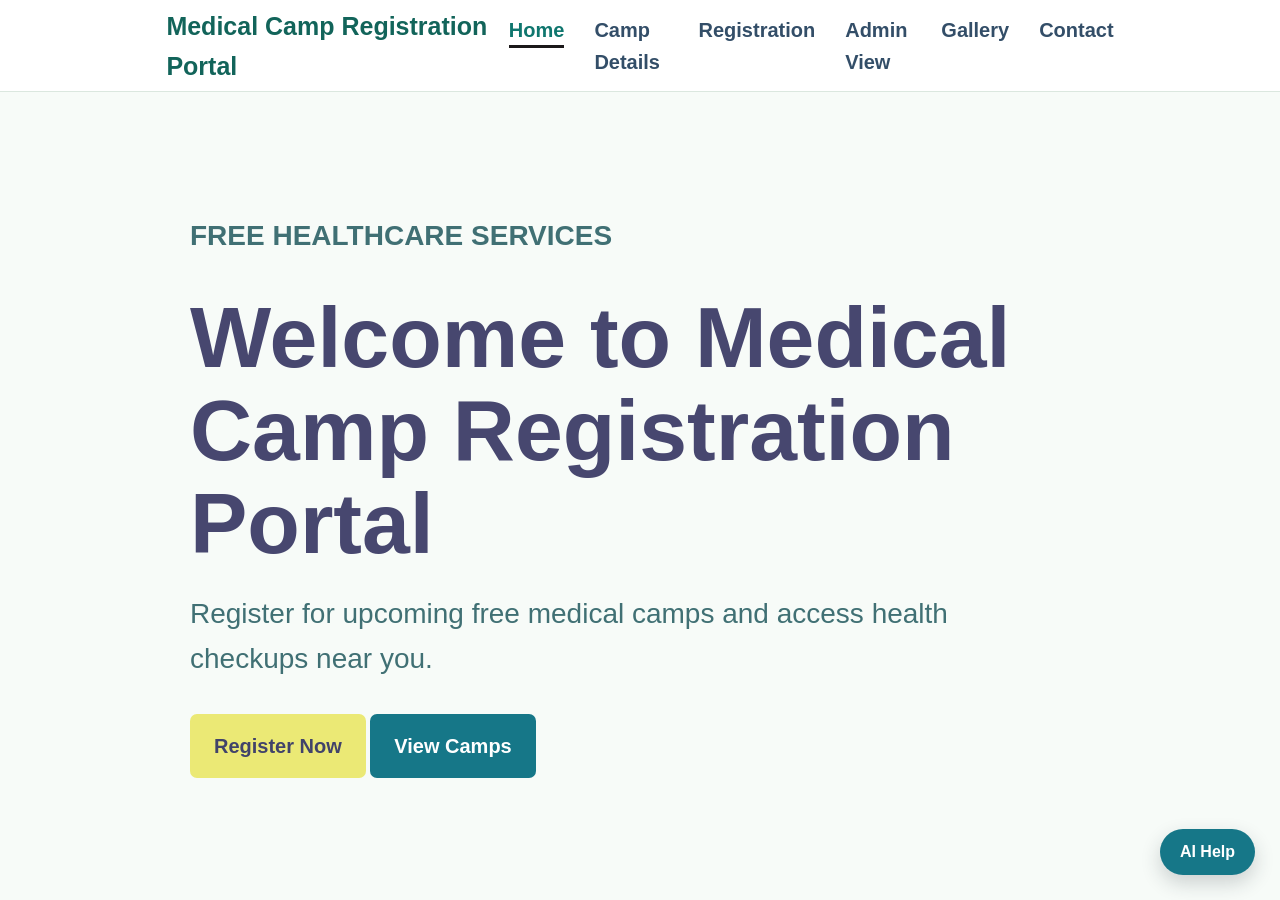
==== index.html @ bfea0750 "first commit" ====
<!DOCTYPE html>
<html lang="en">
<head>
    <title>Medical Camp Registration Portal</title>
    <link rel="stylesheet" href="style.css">
</head>
<body>

    <nav>
        <h2>Medical Camp Registration Portal</h2>
        <ul>
      <li><a href="index.html" class="active">Home</a></li>
      <li><a href="camp.html">Camp Details</a></li>
      <li><a href="register.html">Registration</a></li>
      <li><a href="admin.html">Admin View</a></li>
      <li><a href="gallery.html" >Gallery</a></li>
      <li><a href="contact.html">Contact</a></li>
        </ul>
    </nav>
     <section class="home-hero">
  <div class="hero-content">
    <p class="eyebrow">Free Healthcare Services</p>

    <h1>Welcome to Medical Camp Registration Portal</h1>
    <p>
      Register for upcoming free medical camps and access health checkups near you.
    </p>

        <a href="register.html" class="primary-button">Register Now</a>
        <a href="camp.html" class="secondary-button">View Camps</a>
</div>
    </section>
<div class="chatbot">
  <button class="chatbot-button" onclick="toggleChat()">AI Help</button>

  <div class="chatbot-box" id="chatbotBox">
    <div class="chatbot-header">
      <h3>AI Assistant</h3>
      <button onclick="toggleChat()">X</button>
    </div>

    <div class="chatbot-messages" id="chatMessages">
      <p class="bot-message">Hello! I can help you with camp details, registration, contact, and admin view.</p>
    </div>

    <div class="chatbot-input">
      <input type="text" id="userInput" placeholder="Ask something...">
      <button onclick="sendMessage()">Send</button>
    </div>
  </div>
  </div>
  <script src="chatbot.js"></script>
</body>
</html>
---- style.css ----
* {
  box-sizing: border-box;
  margin: 0;
  padding: 0;
}

body {
  color: #1f2933;
  background: #f7fbf8;
  font-family: Arial, Helvetica, sans-serif;
  line-height: 1.6;
}

nav {
  position: sticky;
  top: 0;
  z-index: 10;
  display: flex;
  align-items: center;
  justify-content: space-between;
  min-height: 92px;
  padding: 0 13%;
  background: #ffffff;
  border-bottom: 1px solid #dbe7df;
}

nav h2 {
  color: #12645a;
  font-size: 25px;
}

nav ul {
  display: flex;
  gap: 30px;
  list-style: none;
}

nav ul li a {
  color: #334e68;
  font-size: 20px;
  font-weight: bold;
  text-decoration: none;
}

nav ul li a:hover,
nav ul li a.active {
  color: #0f766e;
}

nav ul li a.active {
  border-bottom: 3px solid #1b1819;
  padding-bottom: 4px;
}

.home-hero {
  min-height: calc(100vh - 92px);
  display: flex;
  align-items: center;
  background: #f7fbf8;
}

.hero-content {
  width: min(900px, 74%);
  margin: 0 auto;
}

.hero-content h1 {
  margin-bottom: 22px;
  color: #47476f;
  font-size: 86px;
  line-height: 1.08;
}

.hero-content p {
  max-width: 820px;
  margin-bottom: 32px;
  color: #407074;
  font-size: 28px;
}

.eyebrow {
  margin-bottom: 20px;
  color: #407074;
  font-size: 22px;
  font-weight: bold;
  text-transform: uppercase;
}

.primary-button,
.secondary-button {
  display: inline-block;
  padding: 16px 24px;
  border-radius: 7px;
  font-size: 20px;
  font-weight: bold;
  text-decoration: none;
  transition: 0.2s ease;
}

.primary-button {
  color: #41436a;
  background: #ebe975;
}

.secondary-button {
  color: white;
  background: #167788;
}

.primary-button:hover,
.secondary-button:hover {
  opacity: 0.9;
  transform: translateY(-2px);
}

.content-section {
  width: min(1400px, 74%);
  margin: 0 auto;
  padding: 40px 0 90px ;
}

.alternate-section {
  width: 100%;
  min-height: 650px;
  padding: 25px 13% 90px;
  display: flex;
  flex-direction: column;
  align-items: center;
  justify-content: flex-start;
  background-color: #eaf6f0;
}

.alternate-section .section-heading {
  text-align: center;
}

.section-heading {
  margin-bottom: 35px;
}

.section-heading h1,
.section-heading h2 {
  color: #41436a;;
  font-size: 50px;
  line-height: 1.2;
}

.info-grid {
  display: grid;
  grid-template-columns: repeat(2, 1fr);
  gap: 20px;
}

.info-card {
  min-height: 150px;
  padding: 22px;
  border: 1px solid #c9ddd5;
  border-radius: 8px;
  background: white;
  box-shadow: 0 10px 22px rgba(31, 41, 51, 0.08);
  transition: 0.2s ease;
}

.info-card:hover,
.contact-box:hover,
.registration-form:hover {
  transform: translateY(-3px);
}

.info-card h3 {
  margin-bottom: 12px;
  color: #00605a;
  font-size: 22px;
}

.info-card p {
  margin-bottom: 6px;
  font-size: 18px;
}

.section-text {
  max-width: 880px;
  margin-bottom: 28px;
  color: #173f5f;
  font-size: 21px;
}

.registration-form {
  width: 100%;
  max-width: 620px;
  padding: 28px;
  background: white;
  border-radius: 8px;
  box-shadow: 0 10px 22px rgba(31, 41, 51, 0.08);
  transition: 0.2s ease;
}

.registration-form label {
  display: block;
  margin-bottom: 6px;
  color: #17324d;
  font-size: 18px;
  font-weight: bold;
}

.registration-form input,
.registration-form select {
  width: 100%;
  margin-bottom: 18px;
  padding: 13px;
  border: 1px solid #c9ddd5;
  border-radius: 6px;
  font-size: 16px;
}

.registration-form input:focus,
.registration-form select:focus {
  outline: none;
  border-color: #167788;
}

.registration-form button {
  display: block;
  margin: 10px auto 0;
  border: none;
  cursor: pointer;
}

.success-message {
  display: none;
  width: 100%;
  max-width: 620px;
  margin-top: 18px;
  padding: 15px;
  color: #0f5132;
  text-align: center;
  background: #d1e7dd;
  border: 1px solid #badbcc;
  border-radius: 6px;
  font-size: 18px;
  font-weight: bold;
}

.contact-box {
  max-width: 780px;
  padding: 28px 32px;
  border-left: 5px solid #0f766e;
  background: white;
  box-shadow: 0 14px 30px rgba(31, 41, 51, 0.08);
  transition: 0.2s ease;
}

.contact-box p {
  font-size: 20px;
}

.contact-grid {
  display: grid;
  grid-template-columns: repeat(2, 1fr);
  gap: 20px;
}

.contact-card {
  padding: 24px;
  background: white;
  border-left: 5px solid #0f766e;
  border-radius: 8px;
  box-shadow: 0 10px 22px rgba(31, 41, 51, 0.08);
}

.contact-card h3 {
  margin-bottom: 12px;
  color: #00605a;
  font-size: 22px;
}

.contact-card p {
  margin-bottom: 6px;
  font-size: 18px;
}

.map-box {
  margin-top: 30px;
  width: 100%;
  height: 350px;
  border-radius: 8px;
  overflow: hidden;
  box-shadow: 0 10px 22px rgba(31, 41, 51, 0.08);
}

.map-box iframe {
  width: 100%;
  height: 100%;
  border: 0;
}

@media (max-width: 900px) {
  .contact-grid {
    grid-template-columns: 1fr;
  }
}

.admin-table {
  width: 100%;
  border-collapse: collapse;
  background: white;
  box-shadow: 0 10px 22px rgba(31, 41, 51, 0.08);
}

.admin-table th,
.admin-table td {
  padding: 15px;
  border: 1px solid #c9ddd5;
  text-align: left;
  font-size: 18px;
}

.admin-table th {
  color: white;
  background: #17324d;
}

.admin-table tr:nth-child(even) {
  background: #f4fafa;
}

footer {
  padding: 28px;
  color: white;
  text-align: center;
  background: #17324d;
}

@media (max-width: 900px) {
  nav {
    padding: 20px 6%;
  }

  nav ul {
    gap: 16px;
  }

  .hero-content,
  .content-section {
    width: 90%;
  }

  .hero-content h1 {
    font-size: 58px;
  }

  .info-grid {
    grid-template-columns: 1fr;
  }

  .section-heading h1,
  .section-heading h2 {
    font-size: 40px;
  }
}

@media (max-width: 600px) {
  nav {
    display: block;
    padding: 18px 6%;
  }

  nav ul {
    display: block;
    margin-top: 12px;
  }

  nav ul li {
    margin: 8px 0;
  }

  .hero {
    min-height: 520px;
  }

  .hero-content h1 {
    font-size: 42px;
  }

  .hero-content p,
  .section-text,
  .info-card p,
  .contact-box p {
    font-size: 17px;
  }

  .section-heading h1,
  .section-heading h2 {
    font-size: 32px;
  }

  .alternate-section {
    padding: 60px 6%;
  }

  .admin-table {
    display: block;
    overflow-x: auto;
  }
}
.chatbot {
  position: fixed;
  right: 25px;
  bottom: 25px;
  z-index: 100;
}

.chatbot-button {
  padding: 14px 20px;
  color: white;
  background: #167788;
  border: none;
  border-radius: 30px;
  font-size: 16px;
  font-weight: bold;
  cursor: pointer;
  box-shadow: 0 8px 20px rgba(31, 41, 51, 0.2);
}

.chatbot-box {
  display: none;
  width: 330px;
  margin-bottom: 12px;
  background: white;
  border-radius: 8px;
  box-shadow: 0 12px 30px rgba(31, 41, 51, 0.25);
  overflow: hidden;
}

.chatbot-header {
  display: flex;
  align-items: center;
  justify-content: space-between;
  padding: 14px;
  color: white;
  background: #17324d;
}

.chatbot-header h3 {
  font-size: 18px;
}

.chatbot-header button {
  color: white;
  background: transparent;
  border: none;
  font-size: 16px;
  cursor: pointer;
}

.chatbot-messages {
  height: 230px;
  padding: 14px;
  overflow-y: auto;
  background: #f7fbf8;
}

.bot-message,
.user-message {
  max-width: 85%;
  margin-bottom: 10px;
  padding: 10px;
  border-radius: 8px;
  font-size: 14px;
}

.bot-message {
  color: #17324d;
  background: #eaf6f0;
}

.user-message {
  margin-left: auto;
  color: white;
  background: #0f766e;
}

.chatbot-input {
  display: flex;
  border-top: 1px solid #dbe7df;
}

.chatbot-input input {
  flex: 1;
  padding: 12px;
  border: none;
  outline: none;
}

.chatbot-input button {
  padding: 12px 14px;
  color: white;
  background: #167788;
  border: none;
  cursor: pointer;
}

@media (max-width: 600px) {
  .chatbot-box {
    width: 290px;
  }

  .chatbot {
    right: 15px;
    bottom: 15px;
  }
}
.details-button {
  display: inline-block;
  margin-top: 12px;
  padding: 10px 16px;
  color: white;
  background: #167788;
  border-radius: 6px;
  font-weight: bold;
  text-decoration: none;
}

.details-button:hover {
  background: #12645a;
}
.map-box {
  margin: 25px 0;
  width: 100%;
  max-width: 780px;
  height: 350px;
  border-radius: 8px;
  overflow: hidden;
  box-shadow: 0 10px 22px rgba(31, 41, 51, 0.08);
}

.map-box iframe {
  width: 100%;
  height: 100%;
  border: 0;
}

.camp-description {
  max-width: 850px;
  margin-top: 15px;
  color: #173f5f;
  font-size: 21px;
  line-height: 1.7;
}
.gallery-grid {
  display: grid;
  grid-template-columns: repeat(3, 1fr);
  gap: 22px;
}

.gallery-card {
  background: white;
  border-radius: 8px;
  overflow: hidden;
  box-shadow: 0 10px 22px rgba(31, 41, 51, 0.08);
}

.gallery-card img {
  width: 100%;
  height: 220px;
  object-fit: cover;
}

.gallery-card p {
  padding: 14px;
  color: #17324d;
  font-size: 17px;
  font-weight: bold;
}

@media (max-width: 900px) {
  .gallery-grid {
    grid-template-columns: 1fr;
  }
}
.upcoming-list {
  display: grid;
  grid-template-columns: repeat(3, 1fr);
  gap: 18px;
}

.upcoming-card {
  padding: 22px;
  background: white;
  border-top: 5px solid #ebe975;
  border-radius: 8px;
  box-shadow: 0 10px 22px rgba(31, 41, 51, 0.08);
}

.upcoming-card h3 {
  margin-bottom: 12px;
  color: #00605a;
  font-size: 22px;
}

.upcoming-card p {
  margin-bottom: 6px;
  font-size: 18px;
}

@media (max-width: 900px) {
  .upcoming-list {
    grid-template-columns: 1fr;
  }
}
.top-actions {
  width: min(1400px, 74%);
  margin: 20px auto 0;
  display: flex;
  gap: 12px;
}

.top-button {
  display: inline-block;
  padding: 10px 16px;
  color: white;
  background: #167788;
  border: none;
  border-radius: 6px;
  font-size: 16px;
  font-weight: bold;
  text-decoration: none;
  cursor: pointer;
}

.top-button:hover {
  background: #12645a;
}
.register-actions {
  width: auto;
  margin: 0 0 25px;
}
.register-page-bg {
  background-color: #eaf6f0;
  padding-top: 20px;
}

.register-page-bg .top-actions {
  margin-top: 0;
}
.camp-detail-image {
  width: 100%;
  max-width: 780px;
  height: 320px;
  object-fit: cover;
  border-radius: 8px;
  margin: 20px 0;
  box-shadow: 0 10px 22px rgba(31, 41, 51, 0.08);
}
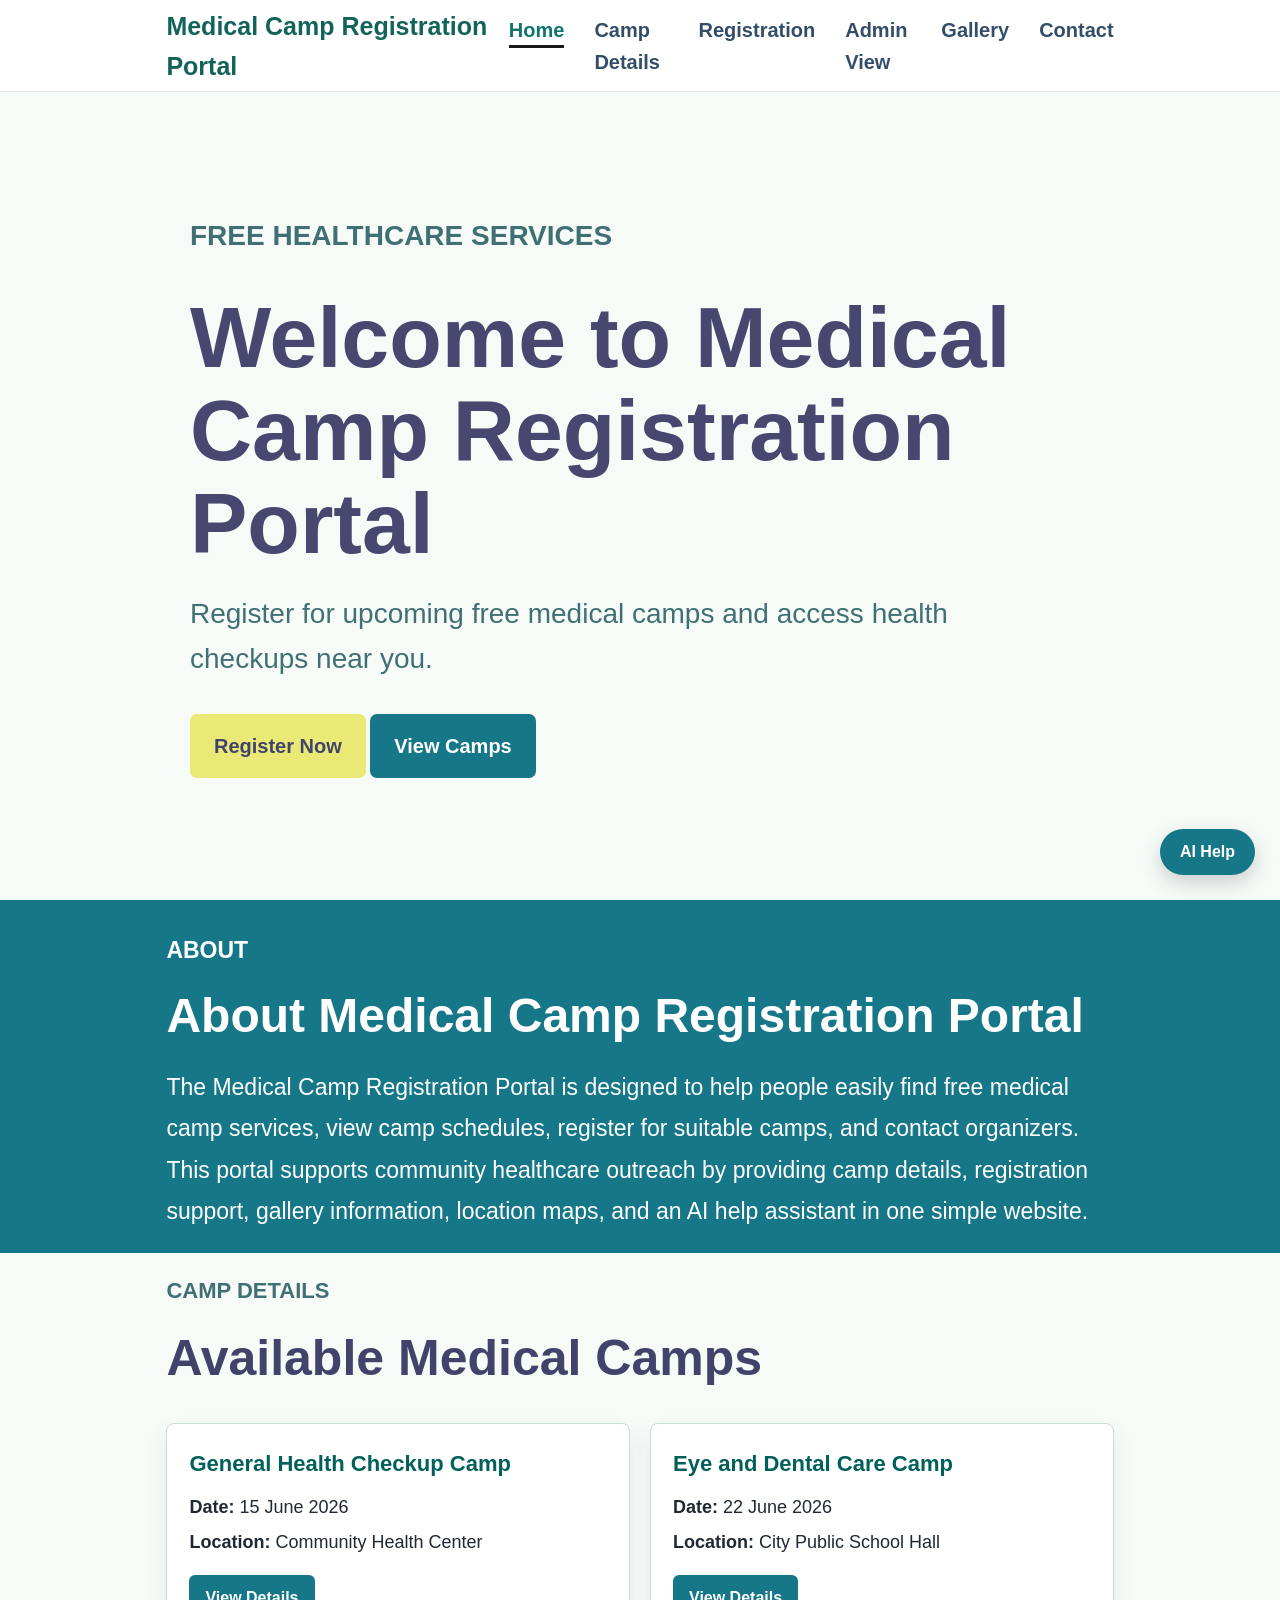
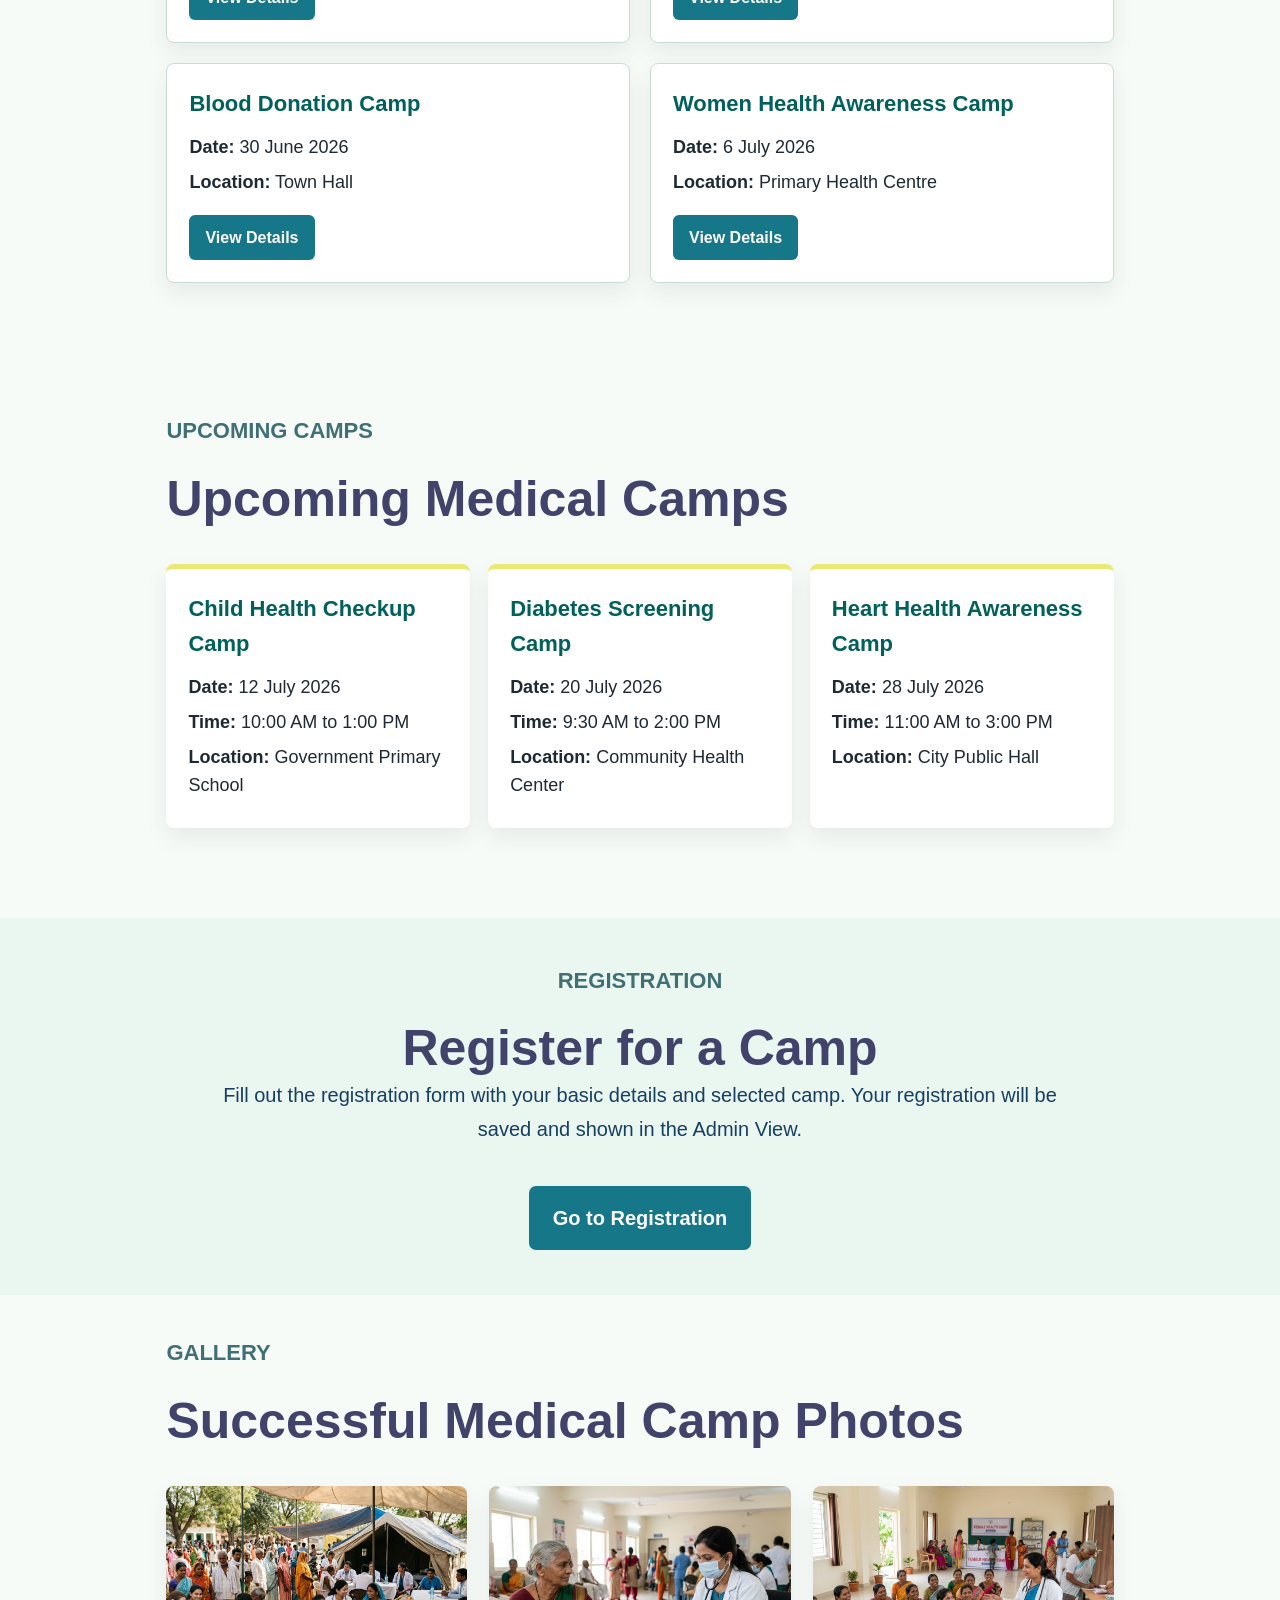
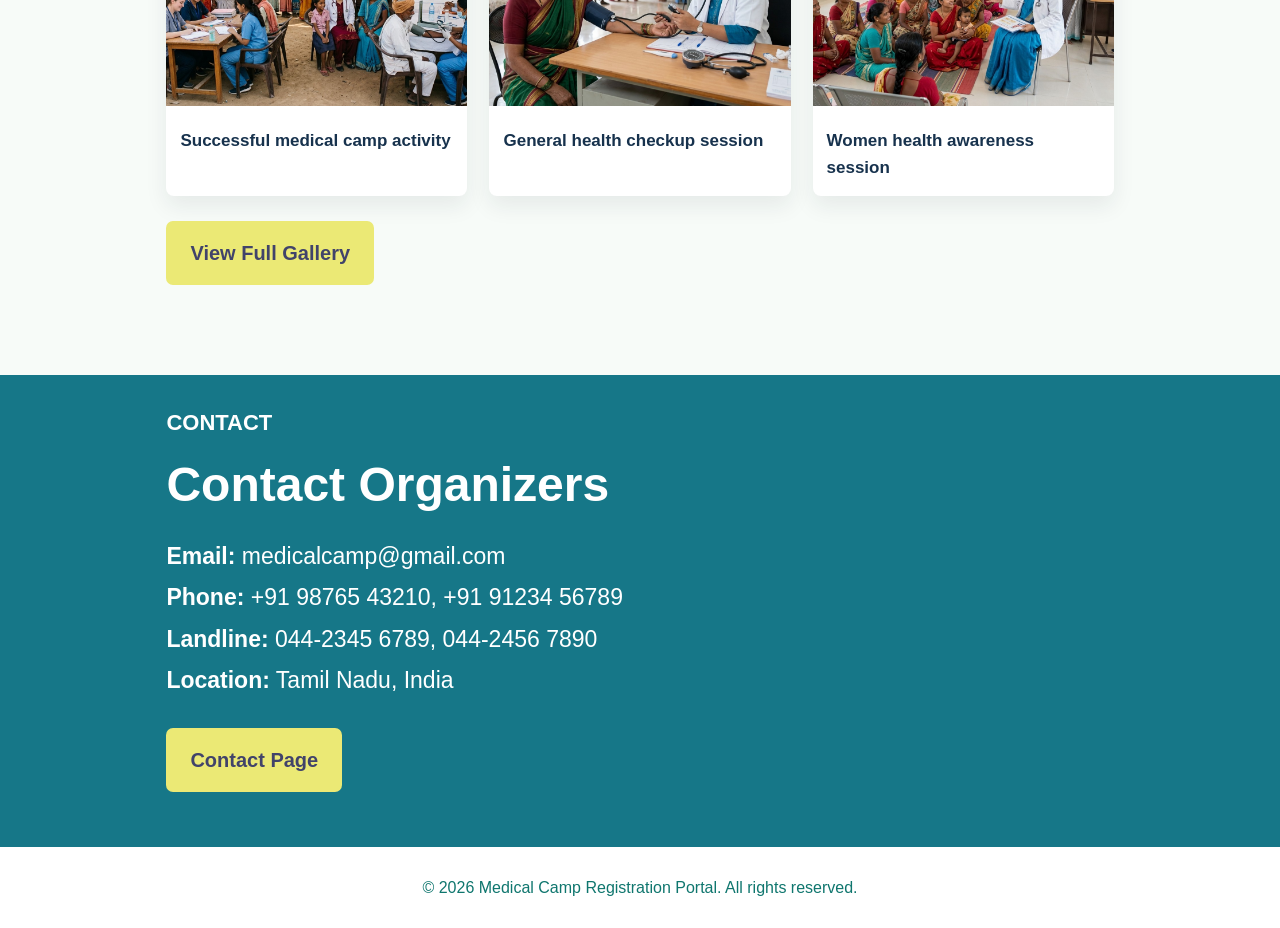
==== commit 24e7422b: "Updated 2" ====
--- a/index.html
+++ b/index.html
@@ -1,55 +1,198 @@
 <!DOCTYPE html>
 <html lang="en">
 <head>
-    <title>Medical Camp Registration Portal</title>
-    <link rel="stylesheet" href="style.css">
+  <title>Medical Camp Registration Portal</title>
+  <link rel="stylesheet" href="style.css">
 </head>
 <body>
 
-    <nav>
-        <h2>Medical Camp Registration Portal</h2>
-        <ul>
+  <nav>
+    <h2>Medical Camp Registration Portal</h2>
+    <ul>
       <li><a href="index.html" class="active">Home</a></li>
       <li><a href="camp.html">Camp Details</a></li>
       <li><a href="register.html">Registration</a></li>
       <li><a href="admin.html">Admin View</a></li>
-      <li><a href="gallery.html" >Gallery</a></li>
+      <li><a href="gallery.html">Gallery</a></li>
       <li><a href="contact.html">Contact</a></li>
-        </ul>
-    </nav>
-     <section class="home-hero">
-  <div class="hero-content">
-    <p class="eyebrow">Free Healthcare Services</p>
+    </ul>
+  </nav>
 
-    <h1>Welcome to Medical Camp Registration Portal</h1>
+  <section class="home-hero">
+    <div class="hero-content">
+      <p class="eyebrow">Free Healthcare Services</p>
+      <h1>Welcome to Medical Camp Registration Portal</h1>
+      <p>
+        Register for upcoming free medical camps and access health checkups near you.
+      </p>
+
+      <a href="register.html" class="primary-button">Register Now</a>
+      <a href="#home-camps" class="secondary-button">View Camps</a>
+    </div>
+  </section>
+
+<section class="about-home-section" id="home-about">
+  <div class="about-home-content">
+    <p class="about-eyebrow">About</p>
+    <h1>About Medical Camp Registration Portal</h1>
     <p>
-      Register for upcoming free medical camps and access health checkups near you.
+      The Medical Camp Registration Portal is designed to help people easily find
+      free medical camp services, view camp schedules, register for suitable camps,
+      and contact organizers. This portal supports community healthcare outreach by
+      providing camp details, registration support, gallery information, location maps,
+      and an AI help assistant in one simple website.
     </p>
+  </div>
+</section>
 
-        <a href="register.html" class="primary-button">Register Now</a>
-        <a href="camp.html" class="secondary-button">View Camps</a>
-</div>
-    </section>
-<div class="chatbot">
-  <button class="chatbot-button" onclick="toggleChat()">AI Help</button>
-
-  <div class="chatbot-box" id="chatbotBox">
-    <div class="chatbot-header">
-      <h3>AI Assistant</h3>
-      <button onclick="toggleChat()">X</button>
+  <section class="content-section" id="home-camps">
+    <div class="section-heading">
+      <p class="eyebrow">Camp Details</p>
+      <h1>Available Medical Camps</h1>
     </div>
 
-    <div class="chatbot-messages" id="chatMessages">
-      <p class="bot-message">Hello! I can help you with camp details, registration, contact, and admin view.</p>
+    <div class="info-grid">
+      <div class="info-card">
+        <h3>General Health Checkup Camp</h3>
+        <p><strong>Date:</strong> 15 June 2026</p>
+        <p><strong>Location:</strong> Community Health Center</p>
+        <a href="general-health.html" class="details-button">View Details</a>
+      </div>
+
+      <div class="info-card">
+        <h3>Eye and Dental Care Camp</h3>
+        <p><strong>Date:</strong> 22 June 2026</p>
+        <p><strong>Location:</strong> City Public School Hall</p>
+        <a href="eye-dental.html" class="details-button">View Details</a>
+      </div>
+
+      <div class="info-card">
+        <h3>Blood Donation Camp</h3>
+        <p><strong>Date:</strong> 30 June 2026</p>
+        <p><strong>Location:</strong> Town Hall</p>
+        <a href="blood-donation.html" class="details-button">View Details</a>
+      </div>
+
+      <div class="info-card">
+        <h3>Women Health Awareness Camp</h3>
+        <p><strong>Date:</strong> 6 July 2026</p>
+        <p><strong>Location:</strong> Primary Health Centre</p>
+        <a href="women-health.html" class="details-button">View Details</a>
+      </div>
+    </div>
+  </section>
+
+  <section class="content-section">
+    <div class="section-heading">
+      <p class="eyebrow">Upcoming Camps</p>
+      <h1>Upcoming Medical Camps</h1>
     </div>
 
-    <div class="chatbot-input">
-      <input type="text" id="userInput" placeholder="Ask something...">
-      <button onclick="sendMessage()">Send</button>
+    <div class="upcoming-list">
+      <div class="upcoming-card">
+        <h3>Child Health Checkup Camp</h3>
+        <p><strong>Date:</strong> 12 July 2026</p>
+        <p><strong>Time:</strong> 10:00 AM to 1:00 PM</p>
+        <p><strong>Location:</strong> Government Primary School</p>
+      </div>
+
+      <div class="upcoming-card">
+        <h3>Diabetes Screening Camp</h3>
+        <p><strong>Date:</strong> 20 July 2026</p>
+        <p><strong>Time:</strong> 9:30 AM to 2:00 PM</p>
+        <p><strong>Location:</strong> Community Health Center</p>
+      </div>
+
+      <div class="upcoming-card">
+        <h3>Heart Health Awareness Camp</h3>
+        <p><strong>Date:</strong> 28 July 2026</p>
+        <p><strong>Time:</strong> 11:00 AM to 3:00 PM</p>
+        <p><strong>Location:</strong> City Public Hall</p>
+      </div>
+    </div>
+  </section>
+
+  <section class="alternate-section">
+    <div class="section-heading">
+      <p class="eyebrow">Registration</p>
+      <h1>Register for a Camp</h1>
+      <p class="section-text">
+        Fill out the registration form with your basic details and selected camp.
+        Your registration will be saved and shown in the Admin View.
+      </p>
+    </div>
+
+    <a href="register.html" class="secondary-button">Go to Registration</a>
+  </section>
+
+  <section class="content-section">
+    <div class="section-heading">
+      <p class="eyebrow">Gallery</p>
+      <h1>Successful Medical Camp Photos</h1>
+    </div>
+
+    <div class="gallery-grid">
+      <div class="gallery-card">
+        <img src="images/camp1.jpg" alt="Successful medical camp">
+        <p>Successful medical camp activity</p>
+      </div>
+
+      <div class="gallery-card">
+        <img src="images/general-health.jpg" alt="General health checkup camp">
+        <p>General health checkup session</p>
+      </div>
+
+      <div class="gallery-card">
+        <img src="images/women-health.jpg" alt="Women health awareness camp">
+        <p>Women health awareness session</p>
+      </div>
+    </div>
+
+    <br>
+    <a href="gallery.html" class="primary-button">View Full Gallery</a>
+  </section>
+
+  <section class="contact-home-section">
+  <div class="contact-home-content">
+    <p class="contact-eyebrow">Contact</p>
+    <h1>Contact Organizers</h1>
+
+    <div class="contact-home-box">
+      <p><strong>Email:</strong> medicalcamp@gmail.com</p>
+      <p><strong>Phone:</strong> +91 98765 43210, +91 91234 56789</p>
+      <p><strong>Landline:</strong> 044-2345 6789, 044-2456 7890</p>
+      <p><strong>Location:</strong> Tamil Nadu, India</p>
+    </div>
+
+    <a href="contact.html" class="contact-home-button">Contact Page</a>
+  </div>
+</section>
+
+  <footer>
+    <p>&copy; 2026 Medical Camp Registration Portal. All rights reserved.</p>
+  </footer>
+
+  <div class="chatbot">
+    <button class="chatbot-button" onclick="toggleChat()">AI Help</button>
+
+    <div class="chatbot-box" id="chatbotBox">
+      <div class="chatbot-header">
+        <h3>AI Assistant</h3>
+        <button onclick="toggleChat()">X</button>
+      </div>
+
+      <div class="chatbot-messages" id="chatMessages">
+        <p class="bot-message">Hello! I can help you with camp details, registration, contact, and admin view.</p>
+      </div>
+
+      <div class="chatbot-input">
+        <input type="text" id="userInput" placeholder="Ask something...">
+        <button onclick="sendMessage()">Send</button>
+      </div>
     </div>
   </div>
-  </div>
+
   <script src="chatbot.js"></script>
+
 </body>
-</html>
-
+</html>
--- a/style.css
+++ b/style.css
@@ -2,6 +2,13 @@
   box-sizing: border-box;
   margin: 0;
   padding: 0;
+}
+html {
+  scroll-behavior: smooth;
+}
+
+#home-camps {
+  scroll-margin-top: 110px;
 }
 
 body {
@@ -326,9 +333,9 @@
 
 footer {
   padding: 28px;
-  color: white;
+  color: #0f766e;
   text-align: center;
-  background: #17324d;
+  background:white;
 }
 
 @media (max-width: 900px) {
@@ -651,4 +658,157 @@
   border-radius: 8px;
   margin: 20px 0;
   box-shadow: 0 10px 22px rgba(31, 41, 51, 0.08);
+}
+/* Home page spacing updates */
+#home-about {
+  padding-bottom: 20px;
+}
+
+#home-camps {
+  padding-top: 20px;
+  scroll-margin-top: 110px;
+}
+
+/* Bigger About paragraph */
+#home-about .section-text {
+  max-width: 1100px;
+  font-size: 24px;
+  line-height: 1.8;
+}
+
+/* Reduce Registration section height */
+.alternate-section {
+  min-height: auto;
+  padding: 45px 13%;
+}
+
+.alternate-section .section-heading {
+  margin-bottom: 20px;
+}
+
+.alternate-section .section-text {
+  max-width: 850px;
+  margin-bottom: 20px;
+  font-size: 20px;
+  line-height: 1.7;
+}
+
+/* Mobile adjustment */
+@media (max-width: 600px) {
+  #home-about .section-text {
+    font-size: 18px;
+  }
+
+  .alternate-section {
+    padding: 40px 6%;
+  }
+}
+.about-home-section {
+  width: 100%;
+  padding: 30px 13% 55px;
+  background: #167788;
+}
+
+.about-home-content {
+  max-width: 1100px;
+  margin: 0 auto;
+}
+
+.about-home-content h1 {
+  margin-bottom: 22px;
+  color: white;
+  font-size: 48px;
+  line-height: 1.2;
+}
+
+.about-home-content p {
+  color: white;
+  font-size: 23px;
+  line-height: 1.8;
+}
+
+.about-eyebrow {
+  margin-bottom: 16px;
+  color: #ebe975;
+  font-size: 22px;
+  font-weight: bold;
+  text-transform: uppercase;
+}
+
+@media (max-width: 600px) {
+  .about-home-section {
+    padding: 50px 6%;
+  }
+
+  .about-home-content h1 {
+    font-size: 32px;
+  }
+
+  .about-home-content p {
+    font-size: 18px;
+  }
+}
+.contact-home-section {
+  width: 100%;
+  padding: 30px 13% 55px;
+  background: #167788;
+}
+
+.contact-home-content {
+  max-width: 1100px;
+  margin: 0 auto;
+}
+
+.contact-home-content h1 {
+  margin-bottom: 22px;
+  color: white;
+  font-size: 48px;
+  line-height: 1.2;
+}
+
+.contact-home-box {
+  margin-bottom: 26px;
+}
+
+.contact-home-box p {
+  color: white;
+  font-size: 23px;
+  line-height: 1.8;
+}
+
+.contact-eyebrow {
+  margin-bottom: 16px;
+  color: white;
+  font-size: 22px;
+  font-weight: bold;
+  text-transform: uppercase;
+}
+
+.contact-home-button {
+  display: inline-block;
+  padding: 16px 24px;
+  color: #41436a;
+  background: #ebe975;
+  border-radius: 7px;
+  font-size: 20px;
+  font-weight: bold;
+  text-decoration: none;
+}
+
+.contact-home-button:hover {
+  opacity: 0.9;
+}
+
+@media (max-width: 600px) {
+  .contact-home-section {
+    padding: 25px 6% 45px;
+  }
+
+  .contact-home-content h1 {
+    font-size: 32px;
+  }
+
+  .contact-home-box p {
+    font-size: 18px;
+  }
 }
